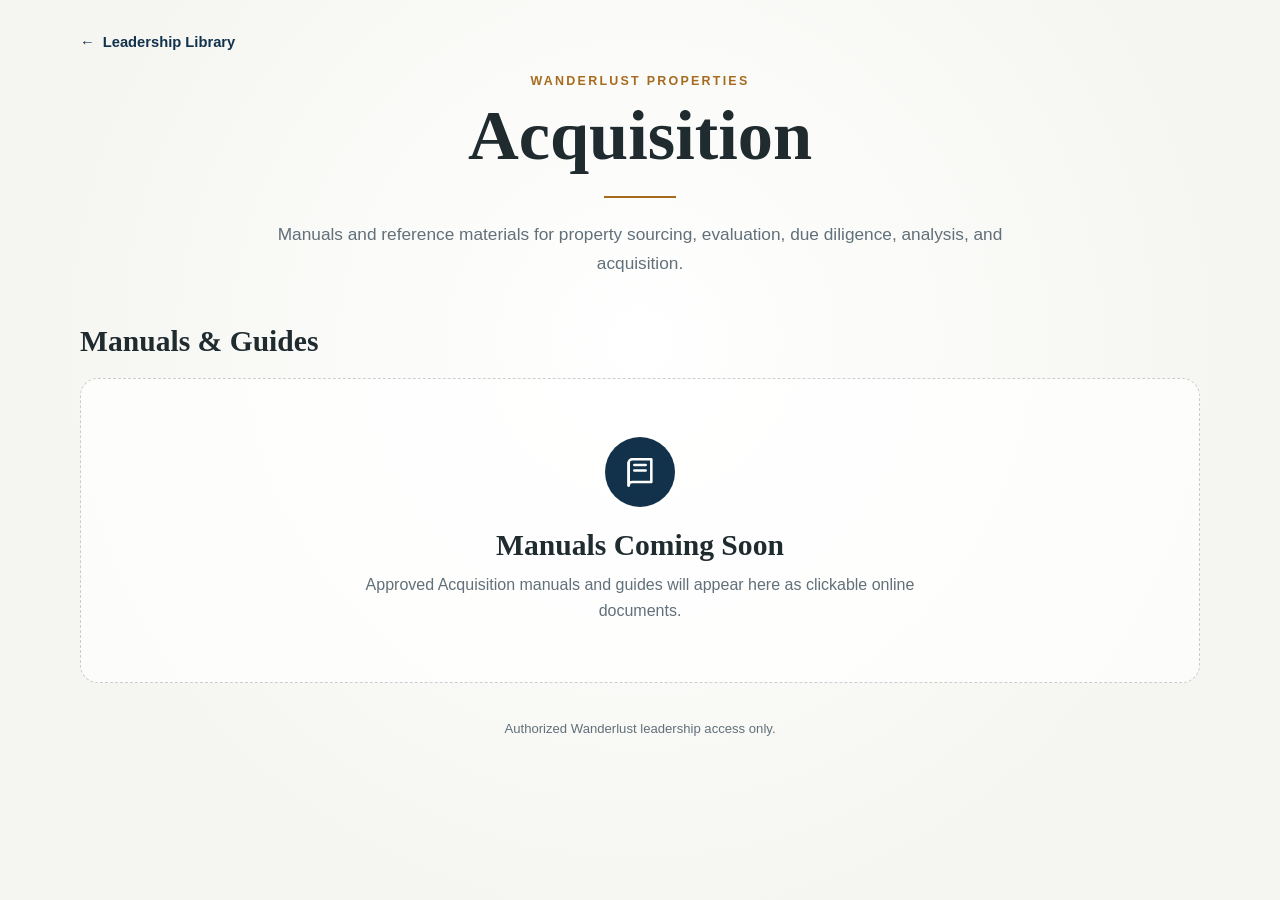
==== acquisition/index.html @ c81cc541 "Add files via upload" ====
<!doctype html>
<html lang="en"><head><meta charset="utf-8"><meta name="viewport" content="width=device-width, initial-scale=1"><meta name="robots" content="noindex, nofollow"><meta name="theme-color" content="#f5f5f1"><title>Acquisition Library | Wanderlust Properties</title><link rel="stylesheet" href="../styles.css"></head>
<body><main class="shell category-page">
  <nav class="topbar" aria-label="Library navigation"><a class="back-link" href="../"><span aria-hidden="true">←</span> Leadership Library</a></nav>
  <header><p class="eyebrow">Wanderlust Properties</p><h1>Acquisition</h1><div class="rule" aria-hidden="true"></div><p class="intro">Manuals and reference materials for property sourcing, evaluation, due diligence, analysis, and acquisition.</p></header>
  <section class="library-section" aria-labelledby="manuals-heading"><h2 class="section-heading" id="manuals-heading">Manuals &amp; Guides</h2><div class="empty-state"><div class="icon" aria-hidden="true"><svg viewBox="0 0 24 24"><path d="M4 5.5A2.5 2.5 0 0 1 6.5 3H20v16H6.5A2.5 2.5 0 0 0 4 21.5z"/><path d="M4 5.5v16M8 7h8M8 11h8"/></svg></div><h2>Manuals Coming Soon</h2><p>Approved Acquisition manuals and guides will appear here as clickable online documents.</p></div></section>
  <footer>Authorized Wanderlust leadership access only.</footer>
</main></body></html>
---- styles.css ----
:root {
  color-scheme: light;
  --paper: #f5f5f1;
  --card: #ffffff;
  --ink: #202b2f;
  --muted: #617079;
  --navy: #11324a;
  --gold: #a66b1f;
  --line: #dde1df;
  --shadow: 0 18px 42px rgba(24, 35, 39, .09);
}

* { box-sizing: border-box; }

body {
  margin: 0;
  min-height: 100vh;
  color: var(--ink);
  background: radial-gradient(circle at 50% 38%, #ffffff 0, var(--paper) 72%);
  font-family: -apple-system, BlinkMacSystemFont, "Segoe UI", sans-serif;
}

.shell {
  width: min(1120px, calc(100% - 40px));
  margin: 0 auto;
  padding: 34px 0 48px;
}

.topbar {
  display: flex;
  align-items: center;
  margin-bottom: 24px;
}

.back-link {
  display: inline-flex;
  align-items: center;
  gap: 8px;
  color: var(--navy);
  font-size: .92rem;
  font-weight: 700;
  text-decoration: none;
}

.back-link:hover,
.back-link:focus-visible { text-decoration: underline; }

header { text-align: center; }

.eyebrow {
  margin: 0 0 12px;
  color: var(--gold);
  font-size: .78rem;
  font-weight: 800;
  letter-spacing: .18em;
  text-transform: uppercase;
}

h1, h2 { font-family: Georgia, "Times New Roman", serif; }

h1 {
  margin: 0;
  font-size: clamp(3rem, 7vw, 5rem);
  line-height: 1;
}

.category-page h1 { font-size: clamp(2.65rem, 6vw, 4.4rem); }

.rule {
  width: 72px;
  height: 2px;
  margin: 26px auto 22px;
  background: var(--gold);
}

.intro {
  max-width: 740px;
  margin: 0 auto;
  color: var(--muted);
  font-size: 1.08rem;
  line-height: 1.65;
}

.library-section { margin-top: 48px; }

.section-heading {
  margin: 0 0 20px;
  font-size: 1.85rem;
}

.card-grid {
  display: grid;
  grid-template-columns: repeat(2, minmax(0, 1fr));
  gap: 22px;
}

.library-card {
  display: flex;
  min-height: 310px;
  flex-direction: column;
  align-items: center;
  padding: 32px 26px 26px;
  text-align: center;
  background: var(--card);
  border: 1px solid var(--line);
  border-radius: 18px;
  box-shadow: var(--shadow);
}

.icon {
  display: grid;
  width: 70px;
  height: 70px;
  flex: 0 0 auto;
  place-items: center;
  color: #ffffff;
  background: var(--navy);
  border-radius: 50%;
}

.icon svg {
  width: 34px;
  height: 34px;
  fill: none;
  stroke: currentColor;
  stroke-width: 1.8;
  stroke-linecap: round;
  stroke-linejoin: round;
}

.library-card h2 {
  margin: 22px 0 10px;
  font-size: 1.75rem;
  line-height: 1.15;
}

.library-card p {
  margin: 0;
  color: var(--muted);
  line-height: 1.55;
}

.card-link {
  display: flex;
  width: 100%;
  min-height: 50px;
  align-items: center;
  justify-content: center;
  gap: 10px;
  margin-top: auto;
  padding: 13px 18px;
  color: #ffffff;
  background: var(--navy);
  border-radius: 9px;
  box-shadow: 0 7px 16px rgba(17, 50, 74, .18);
  font-weight: 750;
  text-decoration: none;
  transition: transform .15s ease, box-shadow .15s ease;
}

.card-link:hover,
.card-link:focus-visible {
  transform: translateY(-2px);
  box-shadow: 0 10px 20px rgba(17, 50, 74, .24);
}

.empty-state {
  padding: 58px 28px;
  text-align: center;
  background: rgba(255, 255, 255, .72);
  border: 1px dashed rgba(31, 42, 46, .22);
  border-radius: 18px;
}

.empty-state .icon { margin: 0 auto; }

.empty-state h2 {
  margin: 22px 0 10px;
  font-size: 1.85rem;
}

.empty-state p {
  max-width: 620px;
  margin: 0 auto;
  color: var(--muted);
  line-height: 1.6;
}

footer {
  margin-top: 38px;
  color: var(--muted);
  font-size: .82rem;
  text-align: center;
}

@media (max-width: 720px) {
  .shell { width: min(100% - 24px, 1120px); padding-top: 24px; }
  .card-grid { grid-template-columns: 1fr; }
  .library-card { min-height: 290px; }
  .section-heading { text-align: center; }
}
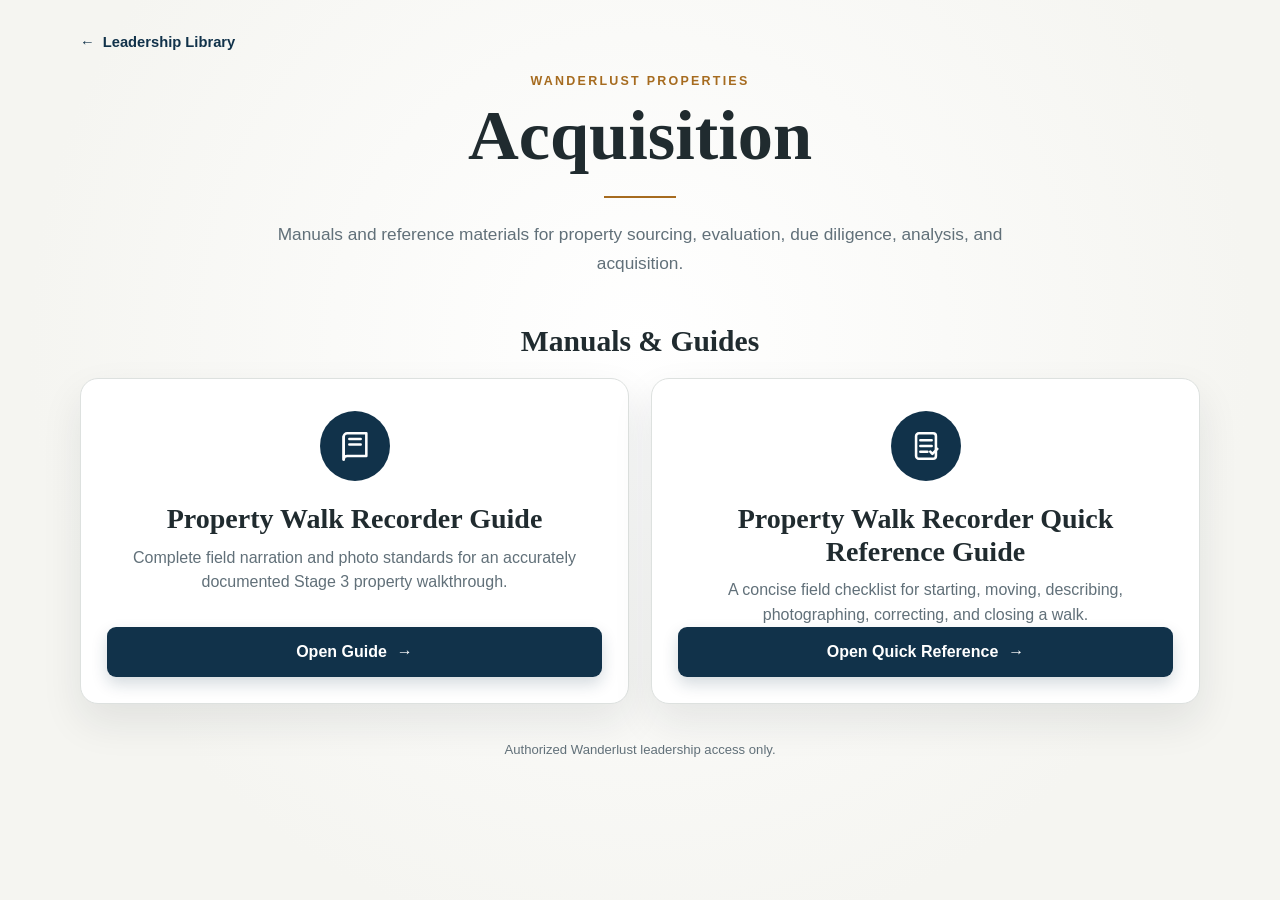
==== commit a2e36e6f: "Add files via upload Add Property Walk Recorder guides and refine Library layout" ====
--- a/acquisition/index.html
+++ b/acquisition/index.html
@@ -3,6 +3,9 @@
 <body><main class="shell category-page">
   <nav class="topbar" aria-label="Library navigation"><a class="back-link" href="../"><span aria-hidden="true">←</span> Leadership Library</a></nav>
   <header><p class="eyebrow">Wanderlust Properties</p><h1>Acquisition</h1><div class="rule" aria-hidden="true"></div><p class="intro">Manuals and reference materials for property sourcing, evaluation, due diligence, analysis, and acquisition.</p></header>
-  <section class="library-section" aria-labelledby="manuals-heading"><h2 class="section-heading" id="manuals-heading">Manuals &amp; Guides</h2><div class="empty-state"><div class="icon" aria-hidden="true"><svg viewBox="0 0 24 24"><path d="M4 5.5A2.5 2.5 0 0 1 6.5 3H20v16H6.5A2.5 2.5 0 0 0 4 21.5z"/><path d="M4 5.5v16M8 7h8M8 11h8"/></svg></div><h2>Manuals Coming Soon</h2><p>Approved Acquisition manuals and guides will appear here as clickable online documents.</p></div></section>
+  <section class="library-section" aria-labelledby="manuals-heading"><h2 class="section-heading" id="manuals-heading">Manuals &amp; Guides</h2><div class="card-grid">
+    <article class="library-card"><div class="icon" aria-hidden="true"><svg viewBox="0 0 24 24"><path d="M4 5.5A2.5 2.5 0 0 1 6.5 3H20v16H6.5A2.5 2.5 0 0 0 4 21.5z"/><path d="M4 5.5v16M8 7h8M8 11h8"/></svg></div><h2>Property Walk Recorder Guide</h2><p>Complete field narration and photo standards for an accurately documented Stage 3 property walkthrough.</p><a class="card-link" href="property-walk-recorder-guide/">Open Guide <span aria-hidden="true">→</span></a></article>
+    <article class="library-card"><div class="icon" aria-hidden="true"><svg viewBox="0 0 24 24"><rect x="5" y="3" width="14" height="18" rx="2"/><path d="M8 8h8M8 12h8M8 16h5"/><path d="m15 16 1.5 1.5L20 14"/></svg></div><h2>Property Walk Recorder Quick Reference Guide</h2><p>A concise field checklist for starting, moving, describing, photographing, correcting, and closing a walk.</p><a class="card-link" href="property-walk-recorder-quick-reference-guide/">Open Quick Reference <span aria-hidden="true">→</span></a></article>
+  </div></section>
   <footer>Authorized Wanderlust leadership access only.</footer>
 </main></body></html>
--- a/styles.css
+++ b/styles.css
@@ -86,6 +86,7 @@
 .section-heading {
   margin: 0 0 20px;
   font-size: 1.85rem;
+  text-align: center;
 }
 
 .card-grid {
@@ -193,9 +194,89 @@
   text-align: center;
 }
 
+.manual-page .shell { width: min(920px, calc(100% - 40px)); }
+
+.manual-content {
+  margin-top: 42px;
+  padding: clamp(26px, 5vw, 54px);
+  background: var(--card);
+  border: 1px solid var(--line);
+  border-radius: 18px;
+  box-shadow: var(--shadow);
+}
+
+.manual-content section + section {
+  margin-top: 42px;
+  padding-top: 38px;
+  border-top: 1px solid var(--line);
+}
+
+.manual-content h2 {
+  margin: 0 0 18px;
+  color: var(--navy);
+  font-size: 1.75rem;
+}
+
+.manual-content h3 {
+  margin: 25px 0 10px;
+  color: var(--ink);
+  font-size: 1.05rem;
+}
+
+.manual-content p,
+.manual-content li {
+  color: #46545b;
+  line-height: 1.7;
+}
+
+.manual-content ul { padding-left: 1.3rem; }
+.manual-content li + li { margin-top: 6px; }
+
+.say {
+  margin: 15px 0;
+  padding: 15px 18px;
+  color: #24343b;
+  background: #eaf2f2;
+  border-left: 4px solid #74a8aa;
+  border-radius: 4px;
+  font-weight: 650;
+  line-height: 1.6;
+}
+
+.label {
+  color: var(--gold);
+  font-size: .75rem;
+  font-weight: 850;
+  letter-spacing: .08em;
+  text-transform: uppercase;
+}
+
+.notice {
+  margin: 18px 0;
+  padding: 16px 18px;
+  background: #faf4e9;
+  border: 1px solid #ead7b7;
+  border-radius: 8px;
+  line-height: 1.6;
+}
+
+.pocket-list {
+  display: grid;
+  gap: 10px;
+  padding: 0;
+  list-style: none;
+}
+
+.pocket-list li {
+  padding: 12px 15px;
+  background: #f4f6f5;
+  border-radius: 8px;
+}
+
 @media (max-width: 720px) {
   .shell { width: min(100% - 24px, 1120px); padding-top: 24px; }
   .card-grid { grid-template-columns: 1fr; }
   .library-card { min-height: 290px; }
-  .section-heading { text-align: center; }
-}
+  .manual-page .shell { width: min(100% - 24px, 920px); }
+  .manual-content { padding: 24px 20px; }
+}
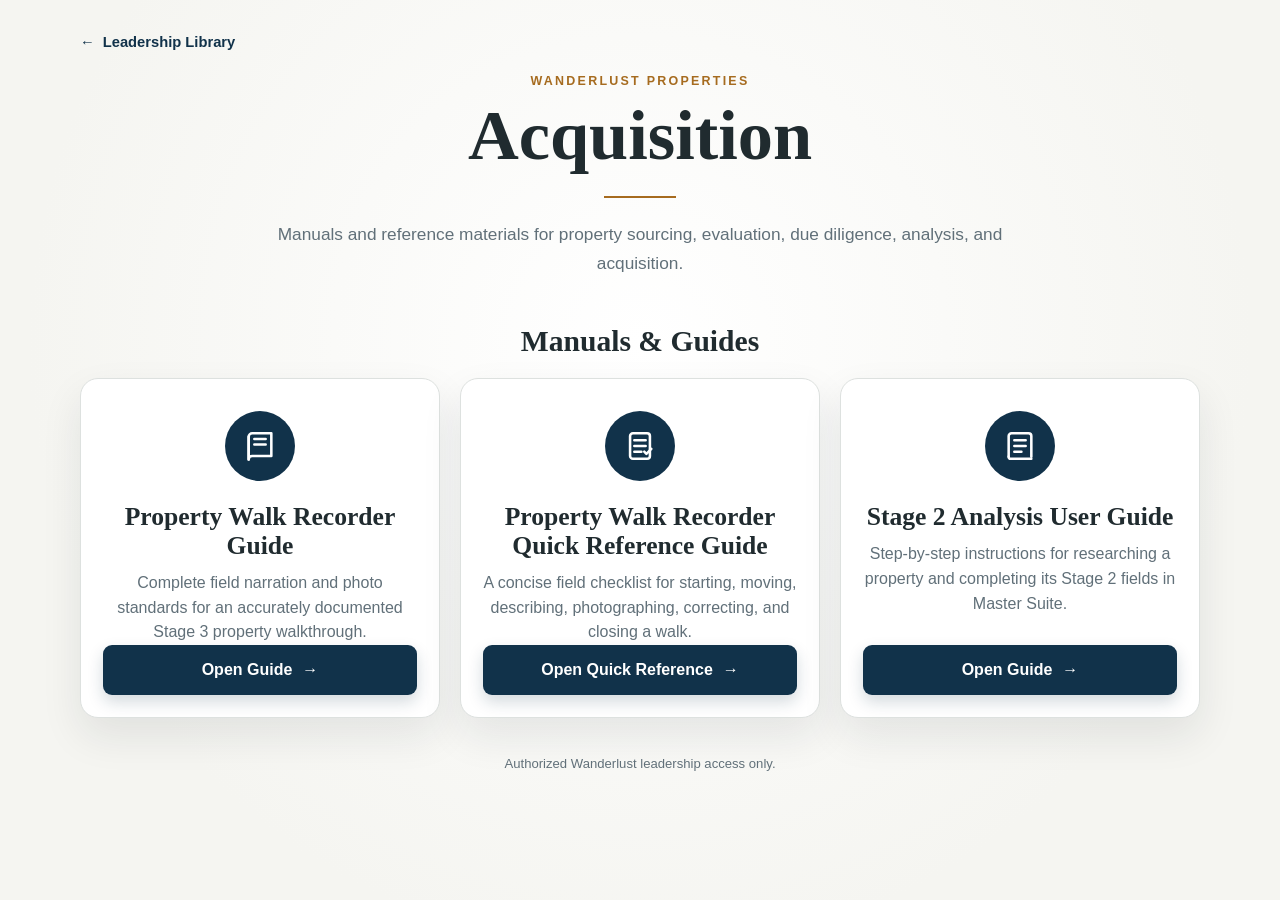
==== commit 23031a4a: "Add files via upload" ====
--- a/acquisition/index.html
+++ b/acquisition/index.html
@@ -1,11 +1,19 @@
 <!doctype html>
 <html lang="en"><head><meta charset="utf-8"><meta name="viewport" content="width=device-width, initial-scale=1"><meta name="robots" content="noindex, nofollow"><meta name="theme-color" content="#f5f5f1"><title>Acquisition Library | Wanderlust Properties</title><link rel="stylesheet" href="../styles.css"></head>
 <body><main class="shell category-page">
+  <style>
+    .category-page .card-grid { grid-template-columns: repeat(3, minmax(0, 1fr)); gap: 1.25rem; }
+    .category-page .library-card { padding: 2rem 1.4rem 1.35rem; }
+    .category-page .library-card h2 { font-size: clamp(1.35rem, 2vw, 1.7rem); line-height: 1.12; }
+    .category-page .library-card p { font-size: 1rem; }
+    @media (max-width: 900px) { .category-page .card-grid { grid-template-columns: 1fr; } }
+  </style>
   <nav class="topbar" aria-label="Library navigation"><a class="back-link" href="../"><span aria-hidden="true">←</span> Leadership Library</a></nav>
   <header><p class="eyebrow">Wanderlust Properties</p><h1>Acquisition</h1><div class="rule" aria-hidden="true"></div><p class="intro">Manuals and reference materials for property sourcing, evaluation, due diligence, analysis, and acquisition.</p></header>
   <section class="library-section" aria-labelledby="manuals-heading"><h2 class="section-heading" id="manuals-heading">Manuals &amp; Guides</h2><div class="card-grid">
     <article class="library-card"><div class="icon" aria-hidden="true"><svg viewBox="0 0 24 24"><path d="M4 5.5A2.5 2.5 0 0 1 6.5 3H20v16H6.5A2.5 2.5 0 0 0 4 21.5z"/><path d="M4 5.5v16M8 7h8M8 11h8"/></svg></div><h2>Property Walk Recorder Guide</h2><p>Complete field narration and photo standards for an accurately documented Stage 3 property walkthrough.</p><a class="card-link" href="property-walk-recorder-guide/">Open Guide <span aria-hidden="true">→</span></a></article>
     <article class="library-card"><div class="icon" aria-hidden="true"><svg viewBox="0 0 24 24"><rect x="5" y="3" width="14" height="18" rx="2"/><path d="M8 8h8M8 12h8M8 16h5"/><path d="m15 16 1.5 1.5L20 14"/></svg></div><h2>Property Walk Recorder Quick Reference Guide</h2><p>A concise field checklist for starting, moving, describing, photographing, correcting, and closing a walk.</p><a class="card-link" href="property-walk-recorder-quick-reference-guide/">Open Quick Reference <span aria-hidden="true">→</span></a></article>
+    <article class="library-card"><div class="icon" aria-hidden="true"><svg viewBox="0 0 24 24"><path d="M4 19.5V5a2 2 0 0 1 2-2h12a2 2 0 0 1 2 2v14.5"/><path d="M4 19.5A1.5 1.5 0 0 0 5.5 21H20"/><path d="M8 8h8M8 12h8M8 16h5"/></svg></div><h2>Stage 2 Analysis User Guide</h2><p>Step-by-step instructions for researching a property and completing its Stage 2 fields in Master Suite.</p><a class="card-link" href="stage-2-analysis-guide/">Open Guide <span aria-hidden="true">→</span></a></article>
   </div></section>
   <footer>Authorized Wanderlust leadership access only.</footer>
 </main></body></html>
--- a/styles.css
+++ b/styles.css
@@ -196,6 +196,28 @@
 
 .manual-page .shell { width: min(920px, calc(100% - 40px)); }
 
+.manual-page h1 {
+  max-width: 820px;
+  margin-inline: auto;
+  font-size: clamp(2.65rem, 5.5vw, 4rem);
+  line-height: 1.04;
+  text-wrap: balance;
+}
+
+.manual-page .intro {
+  max-width: 760px;
+  color: #4f6069;
+  font-size: clamp(1.08rem, 2vw, 1.22rem);
+  font-weight: 650;
+  line-height: 1.6;
+  text-wrap: balance;
+}
+
+.quick-reference-page h1 {
+  max-width: 760px;
+  font-size: clamp(2.35rem, 4.8vw, 3.45rem);
+}
+
 .manual-content {
   margin-top: 42px;
   padding: clamp(26px, 5vw, 54px);
@@ -243,6 +265,28 @@
   line-height: 1.6;
 }
 
+.remember-callout {
+  margin: 0 0 34px;
+  padding: 24px 26px;
+  background: #eaf2f2;
+  border: 1px solid #d5e4e4;
+  border-left: 5px solid #74a8aa;
+  border-radius: 10px;
+}
+
+.remember-callout .label {
+  display: block;
+  margin-bottom: 8px;
+}
+
+.remember-callout p {
+  margin: 0;
+  color: var(--ink);
+  font-size: clamp(1.08rem, 2vw, 1.2rem);
+  font-weight: 750;
+  line-height: 1.55;
+}
+
 .label {
   color: var(--gold);
   font-size: .75rem;
@@ -262,15 +306,40 @@
 
 .pocket-list {
   display: grid;
-  gap: 10px;
+  gap: 14px;
   padding: 0;
   list-style: none;
 }
 
 .pocket-list li {
-  padding: 12px 15px;
+  margin: 0;
+  padding: 17px 19px;
   background: #f4f6f5;
+  border: 1px solid #e5e9e7;
   border-radius: 8px;
+  line-height: 1.6;
+}
+
+.quick-reference-page .pocket-list strong {
+  display: block;
+  margin-bottom: 3px;
+  color: var(--navy);
+  font-size: .79rem;
+  font-weight: 850;
+  letter-spacing: .08em;
+}
+
+.quick-reference-page .manual-content section {
+  margin-top: 0;
+}
+
+.quick-reference-page .manual-content h2 {
+  margin-bottom: 22px;
+  text-align: center;
+}
+
+.quick-reference-page .notice {
+  margin-top: 28px;
 }
 
 @media (max-width: 720px) {
@@ -279,4 +348,7 @@
   .library-card { min-height: 290px; }
   .manual-page .shell { width: min(100% - 24px, 920px); }
   .manual-content { padding: 24px 20px; }
-}
+  .manual-page h1 { font-size: clamp(2.25rem, 11vw, 3rem); }
+  .quick-reference-page h1 { font-size: clamp(2rem, 10vw, 2.65rem); }
+  .remember-callout { padding: 20px; }
+}
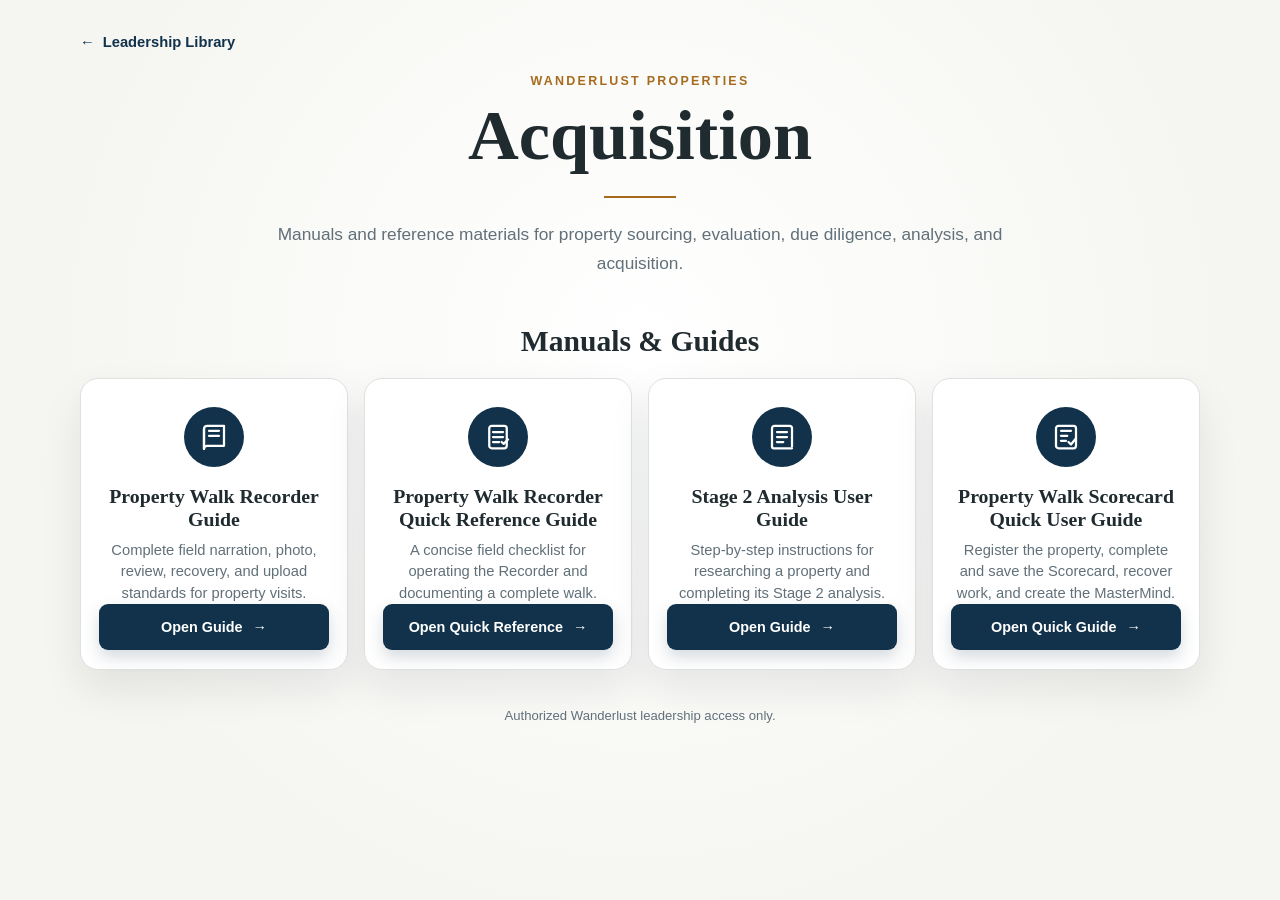
==== commit 0eec7840: "Add Scorecard guide card and compact four-card layout" ====
--- a/acquisition/index.html
+++ b/acquisition/index.html
@@ -2,18 +2,38 @@
 <html lang="en"><head><meta charset="utf-8"><meta name="viewport" content="width=device-width, initial-scale=1"><meta name="robots" content="noindex, nofollow"><meta name="theme-color" content="#f5f5f1"><title>Acquisition Library | Wanderlust Properties</title><link rel="stylesheet" href="../styles.css"></head>
 <body><main class="shell category-page">
   <style>
-    .category-page .card-grid { grid-template-columns: repeat(3, minmax(0, 1fr)); gap: 1.25rem; }
-    .category-page .library-card { padding: 2rem 1.4rem 1.35rem; }
-    .category-page .library-card h2 { font-size: clamp(1.35rem, 2vw, 1.7rem); line-height: 1.12; }
-    .category-page .library-card p { font-size: 1rem; }
-    @media (max-width: 900px) { .category-page .card-grid { grid-template-columns: 1fr; } }
+    .category-page .shell { width: min(1280px, calc(100% - 40px)); }
+    .category-page .card-grid { grid-template-columns: repeat(4, minmax(0, 1fr)); gap: 1rem; }
+    .category-page .library-card { min-height: 290px; padding: 1.75rem 1.15rem 1.2rem; }
+    .category-page .icon { width: 60px; height: 60px; }
+    .category-page .icon svg { width: 30px; height: 30px; }
+    .category-page .library-card h2 { margin-top: 18px; font-size: clamp(1.15rem, 1.55vw, 1.5rem); line-height: 1.12; }
+    .category-page .library-card p { font-size: .92rem; line-height: 1.45; }
+    .category-page .card-link { min-height: 46px; padding: 11px 12px; font-size: .9rem; }
+    @media (max-width: 980px) {
+      .category-page .card-grid { grid-template-columns: repeat(2, minmax(0, 1fr)); }
+    }
+    @media (max-width: 620px) {
+      .category-page .shell { width: min(100% - 20px, 1280px); }
+      .category-page .card-grid { grid-template-columns: repeat(2, minmax(0, 1fr)); gap: .65rem; }
+      .category-page .library-card { min-height: 245px; padding: 1rem .7rem .7rem; }
+      .category-page .icon { width: 48px; height: 48px; }
+      .category-page .icon svg { width: 24px; height: 24px; }
+      .category-page .library-card h2 { margin: 12px 0 7px; font-size: 1rem; }
+      .category-page .library-card p { font-size: .78rem; line-height: 1.38; }
+      .category-page .card-link { min-height: 42px; padding: 9px 6px; font-size: .78rem; }
+    }
+    @media (max-width: 370px) {
+      .category-page .card-grid { grid-template-columns: 1fr; }
+    }
   </style>
   <nav class="topbar" aria-label="Library navigation"><a class="back-link" href="../"><span aria-hidden="true">←</span> Leadership Library</a></nav>
   <header><p class="eyebrow">Wanderlust Properties</p><h1>Acquisition</h1><div class="rule" aria-hidden="true"></div><p class="intro">Manuals and reference materials for property sourcing, evaluation, due diligence, analysis, and acquisition.</p></header>
   <section class="library-section" aria-labelledby="manuals-heading"><h2 class="section-heading" id="manuals-heading">Manuals &amp; Guides</h2><div class="card-grid">
-    <article class="library-card"><div class="icon" aria-hidden="true"><svg viewBox="0 0 24 24"><path d="M4 5.5A2.5 2.5 0 0 1 6.5 3H20v16H6.5A2.5 2.5 0 0 0 4 21.5z"/><path d="M4 5.5v16M8 7h8M8 11h8"/></svg></div><h2>Property Walk Recorder Guide</h2><p>Complete field narration and photo standards for an accurately documented Stage 3 property walkthrough.</p><a class="card-link" href="property-walk-recorder-guide/">Open Guide <span aria-hidden="true">→</span></a></article>
-    <article class="library-card"><div class="icon" aria-hidden="true"><svg viewBox="0 0 24 24"><rect x="5" y="3" width="14" height="18" rx="2"/><path d="M8 8h8M8 12h8M8 16h5"/><path d="m15 16 1.5 1.5L20 14"/></svg></div><h2>Property Walk Recorder Quick Reference Guide</h2><p>A concise field checklist for starting, moving, describing, photographing, correcting, and closing a walk.</p><a class="card-link" href="property-walk-recorder-quick-reference-guide/">Open Quick Reference <span aria-hidden="true">→</span></a></article>
-    <article class="library-card"><div class="icon" aria-hidden="true"><svg viewBox="0 0 24 24"><path d="M4 19.5V5a2 2 0 0 1 2-2h12a2 2 0 0 1 2 2v14.5"/><path d="M4 19.5A1.5 1.5 0 0 0 5.5 21H20"/><path d="M8 8h8M8 12h8M8 16h5"/></svg></div><h2>Stage 2 Analysis User Guide</h2><p>Step-by-step instructions for researching a property and completing its Stage 2 fields in Master Suite.</p><a class="card-link" href="stage-2-analysis-guide/">Open Guide <span aria-hidden="true">→</span></a></article>
+    <article class="library-card"><div class="icon" aria-hidden="true"><svg viewBox="0 0 24 24"><path d="M4 5.5A2.5 2.5 0 0 1 6.5 3H20v16H6.5A2.5 2.5 0 0 0 4 21.5z"/><path d="M4 5.5v16M8 7h8M8 11h8"/></svg></div><h2>Property Walk Recorder Guide</h2><p>Complete field narration, photo, review, recovery, and upload standards for property visits.</p><a class="card-link" href="property-walk-recorder-guide/">Open Guide <span aria-hidden="true">→</span></a></article>
+    <article class="library-card"><div class="icon" aria-hidden="true"><svg viewBox="0 0 24 24"><rect x="5" y="3" width="14" height="18" rx="2"/><path d="M8 8h8M8 12h8M8 16h5"/><path d="m15 16 1.5 1.5L20 14"/></svg></div><h2>Property Walk Recorder Quick Reference Guide</h2><p>A concise field checklist for operating the Recorder and documenting a complete walk.</p><a class="card-link" href="property-walk-recorder-quick-reference-guide/">Open Quick Reference <span aria-hidden="true">→</span></a></article>
+    <article class="library-card"><div class="icon" aria-hidden="true"><svg viewBox="0 0 24 24"><path d="M4 19.5V5a2 2 0 0 1 2-2h12a2 2 0 0 1 2 2v14.5"/><path d="M4 19.5A1.5 1.5 0 0 0 5.5 21H20"/><path d="M8 8h8M8 12h8M8 16h5"/></svg></div><h2>Stage 2 Analysis User Guide</h2><p>Step-by-step instructions for researching a property and completing its Stage 2 analysis.</p><a class="card-link" href="stage-2-analysis-guide/">Open Guide <span aria-hidden="true">→</span></a></article>
+    <article class="library-card"><div class="icon" aria-hidden="true"><svg viewBox="0 0 24 24"><rect x="4" y="3" width="16" height="18" rx="2"/><path d="M8 7h8M8 11h5M8 15h4"/><path d="m14 16 2 2 4-5"/></svg></div><h2>Property Walk Scorecard Quick User Guide</h2><p>Register the property, complete and save the Scorecard, recover work, and create the MasterMind.</p><a class="card-link" href="property-walk-scorecard-guide/">Open Quick Guide <span aria-hidden="true">→</span></a></article>
   </div></section>
   <footer>Authorized Wanderlust leadership access only.</footer>
 </main></body></html>
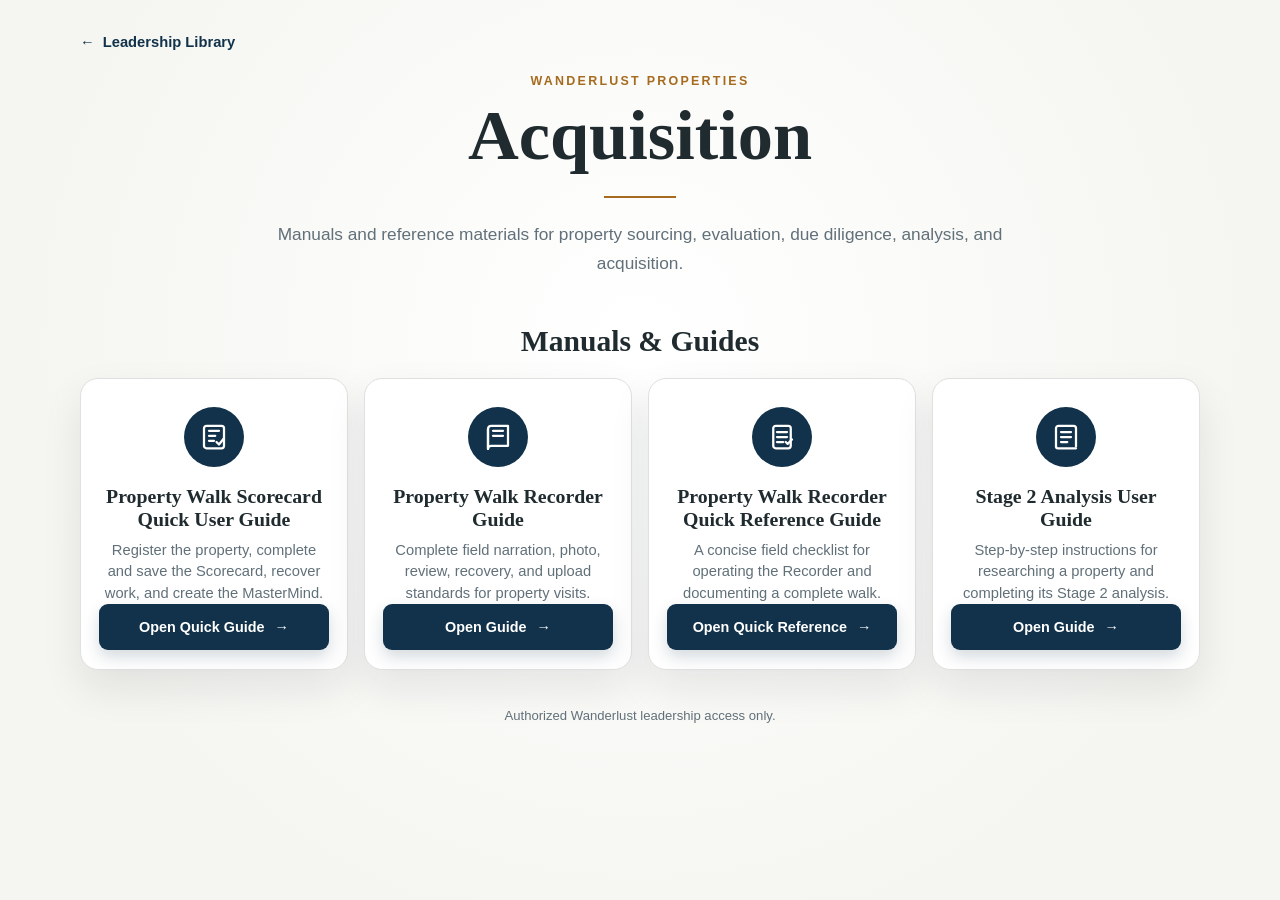
==== commit f2109f1b: "Order Acquisition guides by operating sequence" ====
--- a/acquisition/index.html
+++ b/acquisition/index.html
@@ -30,10 +30,10 @@
   <nav class="topbar" aria-label="Library navigation"><a class="back-link" href="../"><span aria-hidden="true">←</span> Leadership Library</a></nav>
   <header><p class="eyebrow">Wanderlust Properties</p><h1>Acquisition</h1><div class="rule" aria-hidden="true"></div><p class="intro">Manuals and reference materials for property sourcing, evaluation, due diligence, analysis, and acquisition.</p></header>
   <section class="library-section" aria-labelledby="manuals-heading"><h2 class="section-heading" id="manuals-heading">Manuals &amp; Guides</h2><div class="card-grid">
+    <article class="library-card"><div class="icon" aria-hidden="true"><svg viewBox="0 0 24 24"><rect x="4" y="3" width="16" height="18" rx="2"/><path d="M8 7h8M8 11h5M8 15h4"/><path d="m14 16 2 2 4-5"/></svg></div><h2>Property Walk Scorecard Quick User Guide</h2><p>Register the property, complete and save the Scorecard, recover work, and create the MasterMind.</p><a class="card-link" href="property-walk-scorecard-guide/">Open Quick Guide <span aria-hidden="true">→</span></a></article>
     <article class="library-card"><div class="icon" aria-hidden="true"><svg viewBox="0 0 24 24"><path d="M4 5.5A2.5 2.5 0 0 1 6.5 3H20v16H6.5A2.5 2.5 0 0 0 4 21.5z"/><path d="M4 5.5v16M8 7h8M8 11h8"/></svg></div><h2>Property Walk Recorder Guide</h2><p>Complete field narration, photo, review, recovery, and upload standards for property visits.</p><a class="card-link" href="property-walk-recorder-guide/">Open Guide <span aria-hidden="true">→</span></a></article>
     <article class="library-card"><div class="icon" aria-hidden="true"><svg viewBox="0 0 24 24"><rect x="5" y="3" width="14" height="18" rx="2"/><path d="M8 8h8M8 12h8M8 16h5"/><path d="m15 16 1.5 1.5L20 14"/></svg></div><h2>Property Walk Recorder Quick Reference Guide</h2><p>A concise field checklist for operating the Recorder and documenting a complete walk.</p><a class="card-link" href="property-walk-recorder-quick-reference-guide/">Open Quick Reference <span aria-hidden="true">→</span></a></article>
     <article class="library-card"><div class="icon" aria-hidden="true"><svg viewBox="0 0 24 24"><path d="M4 19.5V5a2 2 0 0 1 2-2h12a2 2 0 0 1 2 2v14.5"/><path d="M4 19.5A1.5 1.5 0 0 0 5.5 21H20"/><path d="M8 8h8M8 12h8M8 16h5"/></svg></div><h2>Stage 2 Analysis User Guide</h2><p>Step-by-step instructions for researching a property and completing its Stage 2 analysis.</p><a class="card-link" href="stage-2-analysis-guide/">Open Guide <span aria-hidden="true">→</span></a></article>
-    <article class="library-card"><div class="icon" aria-hidden="true"><svg viewBox="0 0 24 24"><rect x="4" y="3" width="16" height="18" rx="2"/><path d="M8 7h8M8 11h5M8 15h4"/><path d="m14 16 2 2 4-5"/></svg></div><h2>Property Walk Scorecard Quick User Guide</h2><p>Register the property, complete and save the Scorecard, recover work, and create the MasterMind.</p><a class="card-link" href="property-walk-scorecard-guide/">Open Quick Guide <span aria-hidden="true">→</span></a></article>
   </div></section>
   <footer>Authorized Wanderlust leadership access only.</footer>
 </main></body></html>
